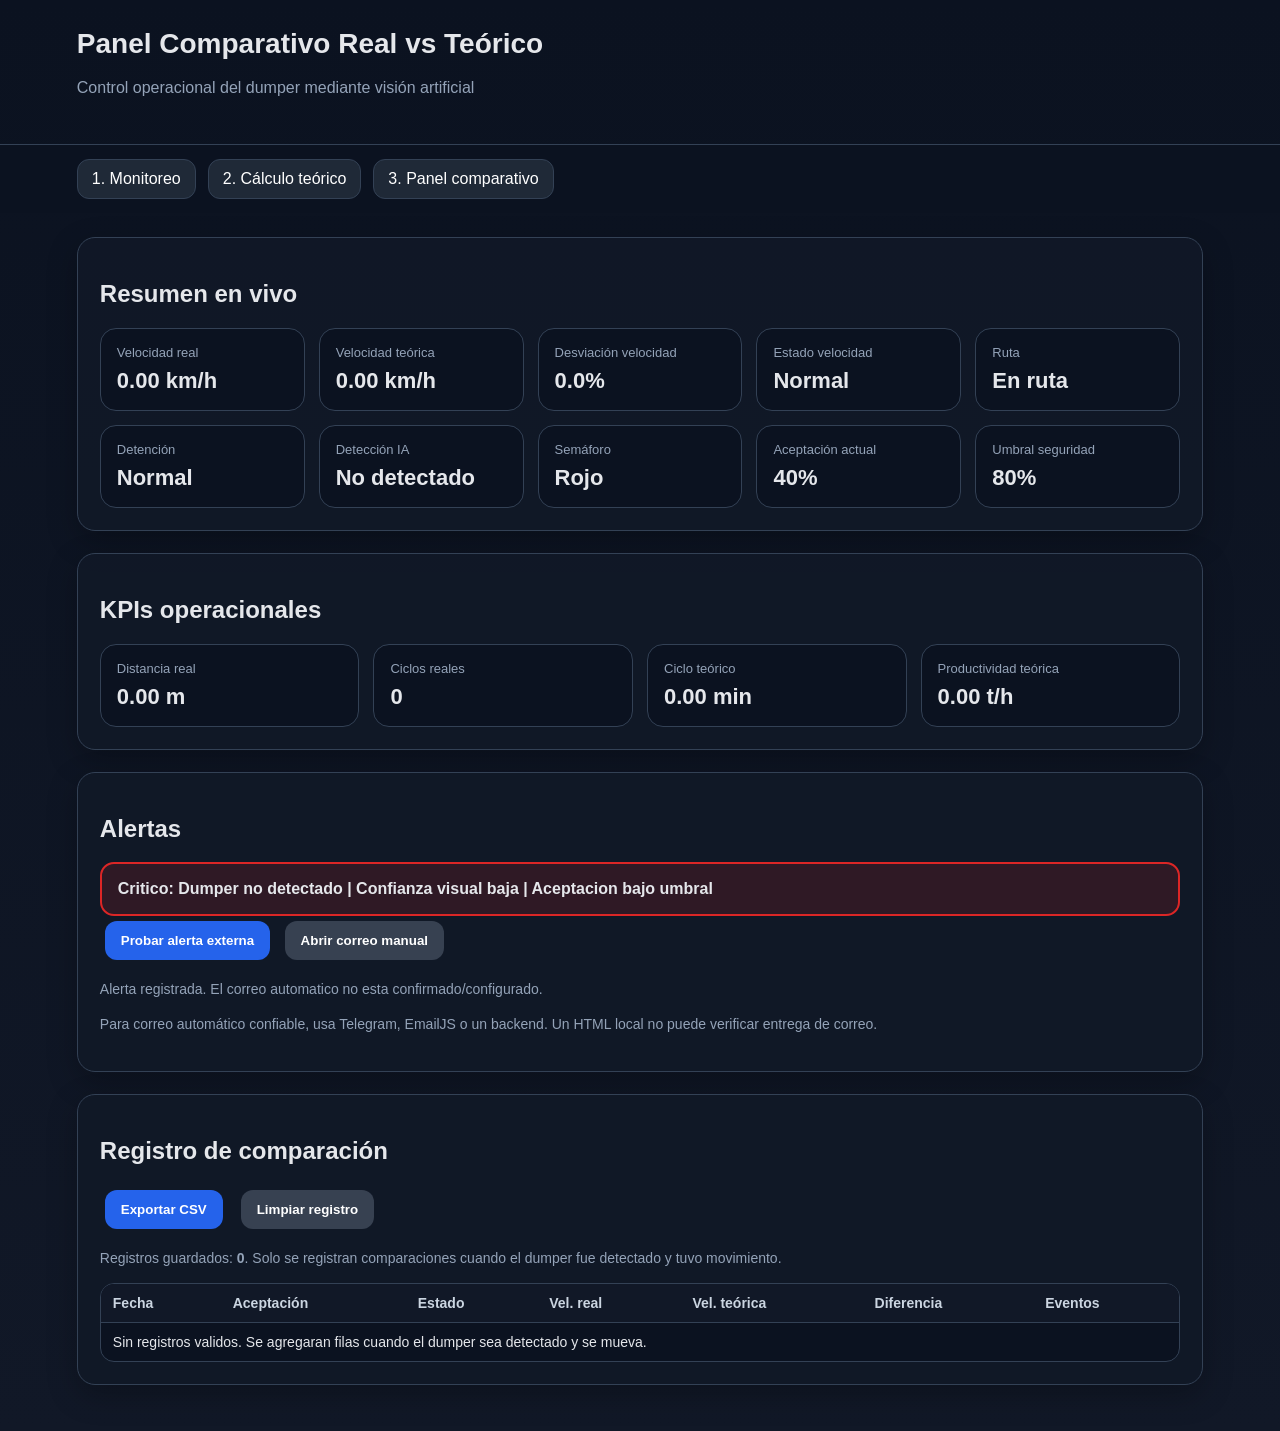
==== panel.html @ 590954ef "Add files via upload" ====
<!DOCTYPE html>
<html lang="es">
<head>
  <meta charset="UTF-8" />
  <meta name="viewport" content="width=device-width, initial-scale=1.0" />
  <title>Panel Comparativo Dumper</title>
  <link rel="stylesheet" href="style.css" />
</head>
<body>
<header>
  <h1>Panel Comparativo Real vs Teórico</h1>
  <p>Control operacional del dumper mediante visión artificial</p>
</header>
<nav>
  <a href="index.html">1. Monitoreo</a>
  <a href="teorico.html">2. Cálculo teórico</a>
  <a href="panel.html">3. Panel comparativo</a>
</nav>
<main>
  <section class="card">
    <h2>Resumen en vivo</h2>
    <div class="grid-4">
      <div class="metric"><span>Velocidad real</span><strong id="realSpeed">0 km/h</strong></div>
      <div class="metric"><span>Velocidad teórica</span><strong id="theorySpeed">0 km/h</strong></div>
      <div class="metric"><span>Desviación velocidad</span><strong id="speedDiff">0%</strong></div>
      <div class="metric"><span>Estado velocidad</span><strong id="speedStatus">-</strong></div>
      <div class="metric"><span>Ruta</span><strong id="routeStatus">-</strong></div>
      <div class="metric"><span>Detención</span><strong id="stopStatus">-</strong></div>
      <div class="metric"><span>Detección IA</span><strong id="aiStatus">-</strong></div>
      <div class="metric"><span>Semáforo</span><strong id="trafficLight">⚪</strong></div>
      <div class="metric"><span>Aceptación actual</span><strong id="acceptanceScore">0%</strong></div>
      <div class="metric"><span>Umbral seguridad</span><strong id="acceptanceThreshold">80%</strong></div>
    </div>
  </section>

  <section class="card">
    <h2>KPIs operacionales</h2>
    <div class="grid-4">
      <div class="metric"><span>Distancia real</span><strong id="realDistance">0 m</strong></div>
      <div class="metric"><span>Ciclos reales</span><strong id="realCycles">0</strong></div>
      <div class="metric"><span>Ciclo teórico</span><strong id="theoryCycle">0 min</strong></div>
      <div class="metric"><span>Productividad teórica</span><strong id="theoryProd">0 t/h</strong></div>
    </div>
  </section>

  <section class="card">
    <h2>Alertas</h2>
    <div id="panelAlerts" class="alert">Esperando datos...</div>
    <button id="testExternalBtn">Probar alerta externa</button>
    <button id="openMailBtn" class="secondary">Abrir correo manual</button>
    <p id="externalStatus" class="hint">Las alertas intentan enviarse a <code>arturo.reyes.m@uni.pe</code>. FormSubmit puede requerir confirmación inicial.</p>
    <p class="hint">Para correo automático confiable, usa Telegram, EmailJS o un backend. Un HTML local no puede verificar entrega de correo.</p>
  </section>

  <section class="card">
    <h2>Registro de comparación</h2>
    <div class="controls">
      <button id="exportLogBtn">Exportar CSV</button>
      <button id="clearLogBtn" class="secondary">Limpiar registro</button>
    </div>
    <p class="hint">Registros guardados: <strong id="logCount">0</strong>. Solo se registran comparaciones cuando el dumper fue detectado y tuvo movimiento.</p>
    <div class="table-wrap">
      <table>
        <thead>
          <tr>
            <th>Fecha</th>
            <th>Aceptación</th>
            <th>Estado</th>
            <th>Vel. real</th>
            <th>Vel. teórica</th>
            <th>Diferencia</th>
            <th>Eventos</th>
          </tr>
        </thead>
        <tbody id="comparisonLogBody"></tbody>
      </table>
    </div>
  </section>
</main>
<script src="config.js"></script>
<script src="panel.js"></script>
</body>
</html>
---- style.css ----
:root{--bg:#0f172a;--card:#111827;--border:#334155;--txt:#e5e7eb;--muted:#94a3b8;--blue:#2563eb;--ok:#16a34a;--warn:#f59e0b;--bad:#dc2626}
*{box-sizing:border-box}body{margin:0;background:linear-gradient(180deg,#0b1220,#111827);font-family:Arial,Helvetica,sans-serif;color:var(--txt)}header{padding:28px 6vw;border-bottom:1px solid var(--border)}h1{margin:0 0 8px;font-size:28px}p{color:var(--muted);line-height:1.5}nav{display:flex;gap:12px;padding:14px 6vw;background:#0b1220;position:sticky;top:0;z-index:5}nav a{color:white;text-decoration:none;background:#1f2937;border:1px solid var(--border);padding:10px 14px;border-radius:12px}main{padding:24px 6vw}.card{background:rgba(17,24,39,.92);border:1px solid var(--border);border-radius:18px;padding:22px;margin-bottom:22px;box-shadow:0 10px 30px rgba(0,0,0,.25)}button{background:var(--blue);border:none;color:white;border-radius:12px;padding:12px 16px;font-weight:700;cursor:pointer;margin:5px}button.secondary{background:#374151}.controls{display:flex;flex-wrap:wrap;gap:8px}.form-grid{display:grid;grid-template-columns:repeat(auto-fit,minmax(220px,1fr));gap:14px;margin:14px 0}label{color:var(--muted);font-weight:700}input{width:100%;padding:10px;margin-top:6px;background:#0b1220;color:white;border:1px solid var(--border);border-radius:10px}.video-wrap{position:relative;width:100%;max-width:980px;margin:auto;background:#000;border-radius:18px;overflow:hidden;border:1px solid var(--border)}video,canvas{width:100%;display:block}#overlay{position:absolute;inset:0}.grid-4{display:grid;grid-template-columns:repeat(auto-fit,minmax(170px,1fr));gap:14px}.metric{background:#0b1220;border:1px solid var(--border);border-radius:16px;padding:16px}.metric span{display:block;color:var(--muted);font-size:13px;margin-bottom:8px}.metric strong{font-size:22px}.alert{border:2px solid var(--warn);background:rgba(245,158,11,.15);padding:16px;border-radius:14px;font-weight:700}.alert.ok{border-color:var(--ok);background:rgba(22,163,74,.15)}.alert.bad{border-color:var(--bad);background:rgba(220,38,38,.15)}.gallery{display:flex;flex-wrap:wrap;gap:10px;margin:14px 0}.gallery img{width:100px;height:100px;object-fit:cover;border-radius:12px;border:1px solid var(--border)}.hint{font-size:14px}code{background:#020617;padding:3px 7px;border-radius:6px;color:#cbd5e1}.table-wrap{overflow:auto;border:1px solid var(--border);border-radius:14px;background:#0b1220}table{width:100%;border-collapse:collapse;min-width:860px}th,td{padding:11px 12px;border-bottom:1px solid var(--border);text-align:left;font-size:14px;vertical-align:top}th{color:#cbd5e1;background:#111827;position:sticky;top:0}td{color:#e5e7eb}tbody tr:last-child td{border-bottom:none}
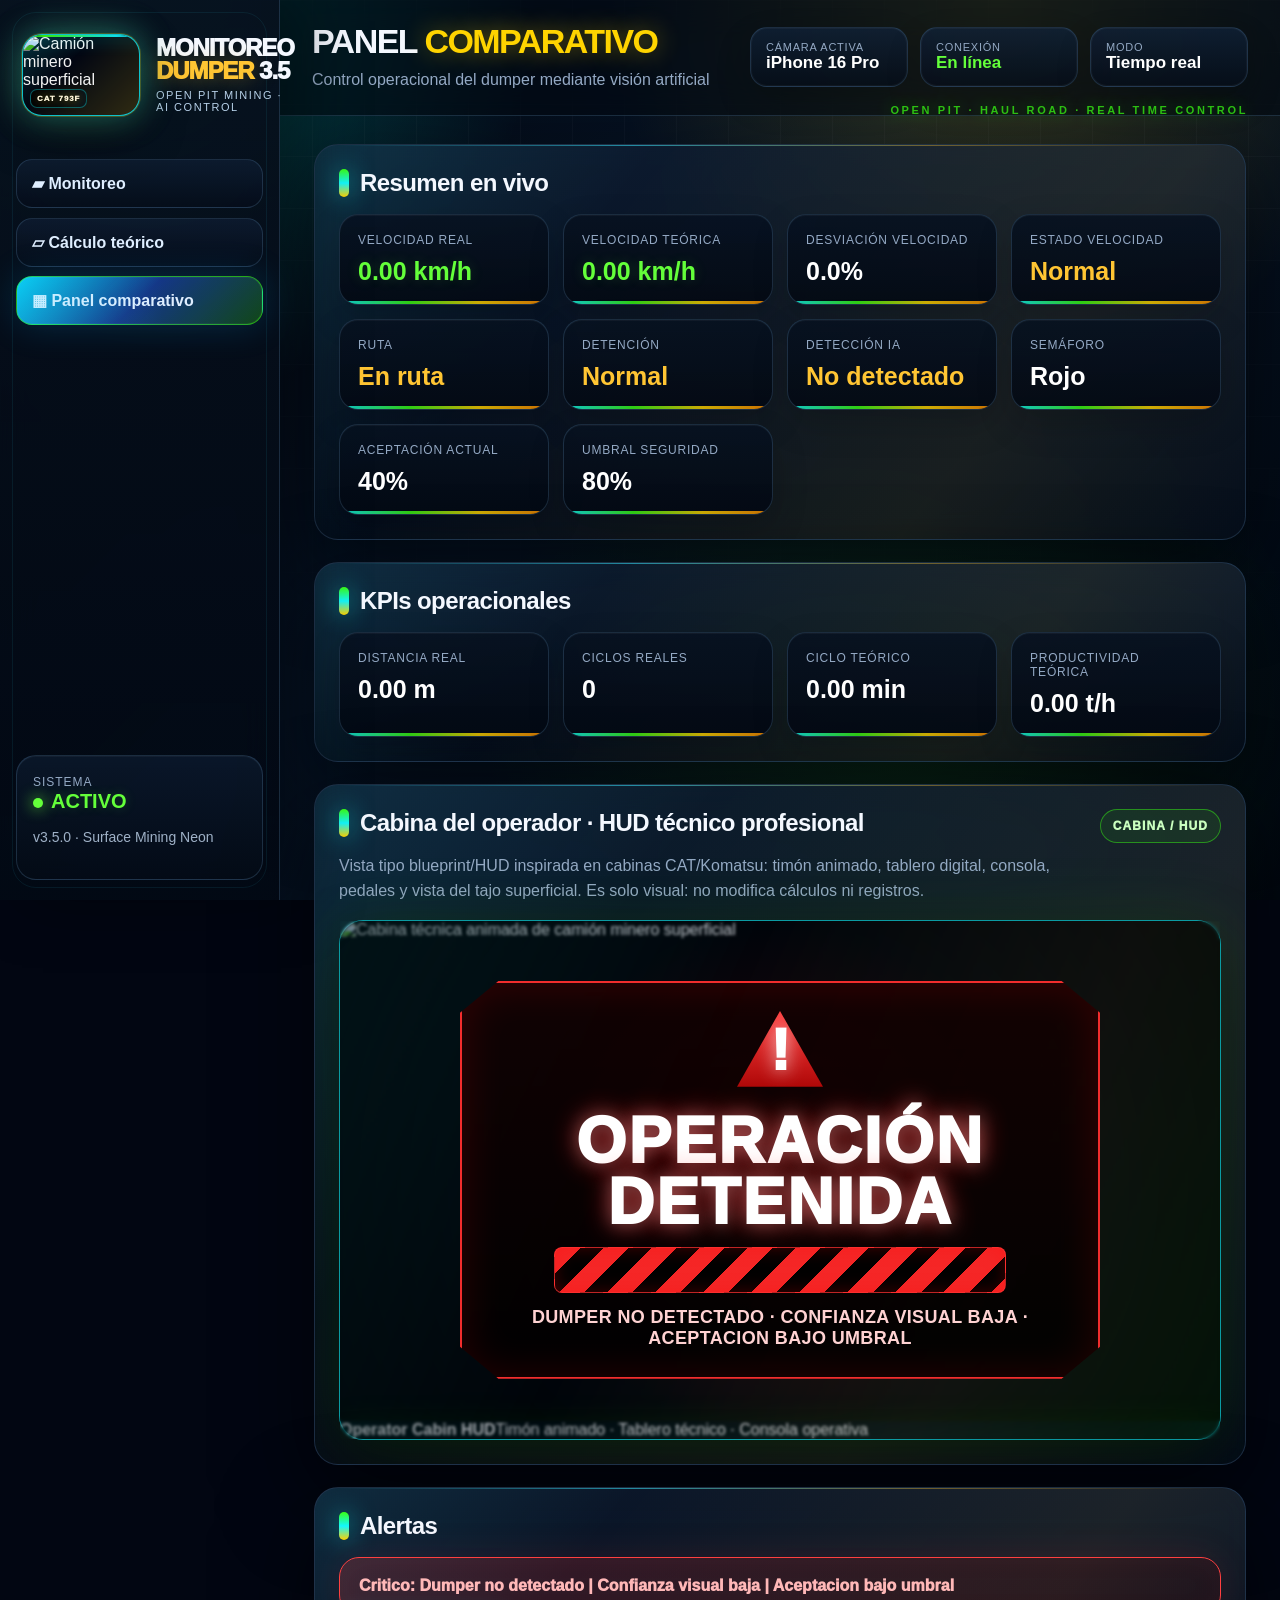
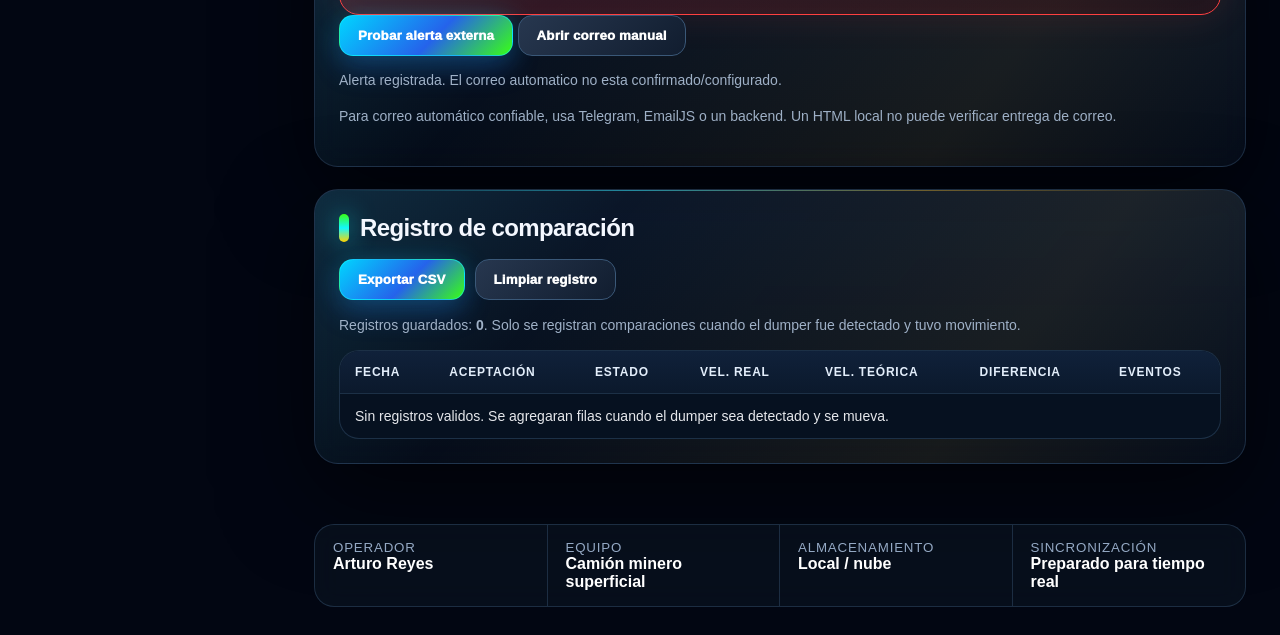
==== commit 13ab4517: "Add files via upload" ====
--- a/panel.html
+++ b/panel.html
@@ -6,16 +6,27 @@
   <title>Panel Comparativo Dumper</title>
   <link rel="stylesheet" href="style.css" />
 </head>
-<body>
-<header>
-  <h1>Panel Comparativo Real vs Teórico</h1>
-  <p>Control operacional del dumper mediante visión artificial</p>
-</header>
-<nav>
-  <a href="index.html">1. Monitoreo</a>
-  <a href="teorico.html">2. Cálculo teórico</a>
-  <a href="panel.html">3. Panel comparativo</a>
-</nav>
+<body class="surface-mining-theme">
+<div class="app-shell">
+  <aside class="sidebar">
+    <div class="brand">
+      <div class="brand-photo" aria-hidden="true"><img src="assets/logo_dumper_real.jpg" alt="Camión minero superficial"><span class="scan-line"></span></div>
+      <div><div class="brand-title">MONITOREO <span class="gold">DUMPER</span> 3.5</div><div class="brand-sub">Open Pit Mining · AI Control</div></div>
+    </div>
+    <div class="nav-list"><a class="" href="index.html">▰ Monitoreo</a><a class="" href="teorico.html">▱ Cálculo teórico</a><a class="active" href="panel.html">▦ Panel comparativo</a></div>
+    <div class="system-card"><span>Sistema</span><strong><i class="status-dot"></i>ACTIVO</strong><p class="hint">v3.5.0 · Surface Mining Neon</p></div>
+  </aside>
+  <div class="main-area">
+    <header class="topbar">
+      <div class="hero">
+        <div><h1>PANEL <span class="gold">COMPARATIVO</span></h1><p>Control operacional del dumper mediante visión artificial</p></div>
+        <div class="top-badges">
+          <div class="badge"><small>Cámara activa</small><b>iPhone 16 Pro</b></div>
+          <div class="badge"><small>Conexión</small><b class="online">En línea</b></div>
+          <div class="badge"><small>Modo</small><b>Tiempo real</b></div>
+        </div>
+      </div>
+    </header>
 <main>
   <section class="card">
     <h2>Resumen en vivo</h2>
@@ -40,6 +51,29 @@
       <div class="metric"><span>Ciclos reales</span><strong id="realCycles">0</strong></div>
       <div class="metric"><span>Ciclo teórico</span><strong id="theoryCycle">0 min</strong></div>
       <div class="metric"><span>Productividad teórica</span><strong id="theoryProd">0 t/h</strong></div>
+    </div>
+  </section>
+
+
+  <section class="card cabin-view-card panel-cabin-view" aria-label="Vista conceptual de cabina de camión minero superficial">
+    <div class="blueprint-head">
+      <div>
+        <h2>Cabina del operador · HUD técnico profesional</h2>
+        <p>Vista tipo blueprint/HUD inspirada en cabinas CAT/Komatsu: timón animado, tablero digital, consola, pedales y vista del tajo superficial. Es solo visual: no modifica cálculos ni registros.</p>
+      </div>
+      <span class="bp-tag">CABINA / HUD</span>
+    </div>
+    <div class="cabin-view-wrap">
+      <img src="assets/cabina_dumper_neon.svg" alt="Cabina técnica animada de camión minero superficial" class="cabin-view-img" />
+      <div id="cabinAlertOverlay" class="cabin-alert-overlay" aria-live="polite">
+        <div class="cabin-alert-frame">
+          <div class="cabin-alert-icon">!</div>
+          <div class="cabin-alert-title" id="cabinAlertTitle">CAUTION</div>
+          <div class="cabin-alert-bars"></div>
+          <div class="cabin-alert-detail" id="cabinAlertDetail">Operación fuera del rango óptimo</div>
+        </div>
+      </div>
+      <div class="cad-loop-glass"><b>Operator Cabin HUD</b><span>Timón animado · Tablero técnico · Consola operativa</span></div>
     </div>
   </section>
 
@@ -79,5 +113,8 @@
 </main>
 <script src="config.js"></script>
 <script src="panel.js"></script>
+    <div class="footer-strip"><div><small>Operador</small><b>Arturo Reyes</b></div><div><small>Equipo</small><b>Camión minero superficial</b></div><div><small>Almacenamiento</small><b>Local / nube</b></div><div><small>Sincronización</small><b>Preparado para tiempo real</b></div></div>
+  </div>
+</div>
 </body>
 </html>
--- a/style.css
+++ b/style.css
@@ -1,2 +1,150 @@
-:root{--bg:#0f172a;--card:#111827;--border:#334155;--txt:#e5e7eb;--muted:#94a3b8;--blue:#2563eb;--ok:#16a34a;--warn:#f59e0b;--bad:#dc2626}
-*{box-sizing:border-box}body{margin:0;background:linear-gradient(180deg,#0b1220,#111827);font-family:Arial,Helvetica,sans-serif;color:var(--txt)}header{padding:28px 6vw;border-bottom:1px solid var(--border)}h1{margin:0 0 8px;font-size:28px}p{color:var(--muted);line-height:1.5}nav{display:flex;gap:12px;padding:14px 6vw;background:#0b1220;position:sticky;top:0;z-index:5}nav a{color:white;text-decoration:none;background:#1f2937;border:1px solid var(--border);padding:10px 14px;border-radius:12px}main{padding:24px 6vw}.card{background:rgba(17,24,39,.92);border:1px solid var(--border);border-radius:18px;padding:22px;margin-bottom:22px;box-shadow:0 10px 30px rgba(0,0,0,.25)}button{background:var(--blue);border:none;color:white;border-radius:12px;padding:12px 16px;font-weight:700;cursor:pointer;margin:5px}button.secondary{background:#374151}.controls{display:flex;flex-wrap:wrap;gap:8px}.form-grid{display:grid;grid-template-columns:repeat(auto-fit,minmax(220px,1fr));gap:14px;margin:14px 0}label{color:var(--muted);font-weight:700}input{width:100%;padding:10px;margin-top:6px;background:#0b1220;color:white;border:1px solid var(--border);border-radius:10px}.video-wrap{position:relative;width:100%;max-width:980px;margin:auto;background:#000;border-radius:18px;overflow:hidden;border:1px solid var(--border)}video,canvas{width:100%;display:block}#overlay{position:absolute;inset:0}.grid-4{display:grid;grid-template-columns:repeat(auto-fit,minmax(170px,1fr));gap:14px}.metric{background:#0b1220;border:1px solid var(--border);border-radius:16px;padding:16px}.metric span{display:block;color:var(--muted);font-size:13px;margin-bottom:8px}.metric strong{font-size:22px}.alert{border:2px solid var(--warn);background:rgba(245,158,11,.15);padding:16px;border-radius:14px;font-weight:700}.alert.ok{border-color:var(--ok);background:rgba(22,163,74,.15)}.alert.bad{border-color:var(--bad);background:rgba(220,38,38,.15)}.gallery{display:flex;flex-wrap:wrap;gap:10px;margin:14px 0}.gallery img{width:100px;height:100px;object-fit:cover;border-radius:12px;border:1px solid var(--border)}.hint{font-size:14px}code{background:#020617;padding:3px 7px;border-radius:6px;color:#cbd5e1}.table-wrap{overflow:auto;border:1px solid var(--border);border-radius:14px;background:#0b1220}table{width:100%;border-collapse:collapse;min-width:860px}th,td{padding:11px 12px;border-bottom:1px solid var(--border);text-align:left;font-size:14px;vertical-align:top}th{color:#cbd5e1;background:#111827;position:sticky;top:0}td{color:#e5e7eb}tbody tr:last-child td{border-bottom:none}
+:root{
+  --bg:#020612; --bg2:#061021; --panel:#091525; --panel2:#0e1d31; --glass:rgba(10,22,38,.72);
+  --line:rgba(87,128,170,.28); --line2:rgba(91,178,255,.50); --txt:#f4f8ff; --muted:#94a9c4;
+  --blue:#0ea5ff; --cyan:#37e7ff; --gold:#ffc533; --gold2:#ff8a00; --ok:#64ff3a; --warn:#ffb02e; --bad:#ff4040; --violet:#a56bff;
+  --shadow:0 30px 90px rgba(0,0,0,.56); --radius:24px; --blur:blur(18px);
+}
+*{box-sizing:border-box} html{scroll-behavior:smooth} body{margin:0;min-height:100vh;font-family:Inter,Segoe UI,Roboto,Arial,sans-serif;color:var(--txt);background:#020612;overflow-x:hidden}
+body:before{content:"";position:fixed;inset:0;z-index:-3;background:
+ radial-gradient(circle at 12% 0%,rgba(14,165,255,.28),transparent 32%),radial-gradient(circle at 82% 4%,rgba(255,197,51,.18),transparent 30%),
+ radial-gradient(circle at 50% 88%,rgba(55,231,255,.12),transparent 35%),linear-gradient(135deg,#020612 0%,#071122 48%,#020814 100%)}
+body:after{content:"";position:fixed;inset:0;z-index:-2;pointer-events:none;background-image:linear-gradient(rgba(255,255,255,.035) 1px,transparent 1px),linear-gradient(90deg,rgba(255,255,255,.035) 1px,transparent 1px);background-size:52px 52px;mask-image:linear-gradient(to bottom,rgba(0,0,0,.9),transparent 82%)}
+a{color:inherit}.app-shell{display:grid;grid-template-columns:280px 1fr;min-height:100vh}.sidebar{position:sticky;top:0;height:100vh;padding:22px 16px;background:linear-gradient(180deg,rgba(7,16,29,.94),rgba(2,8,18,.88));border-right:1px solid var(--line);box-shadow:22px 0 60px rgba(0,0,0,.36);z-index:30;backdrop-filter:var(--blur)}
+.sidebar:before{content:"";position:absolute;inset:12px;border:1px solid rgba(55,231,255,.08);border-radius:24px;pointer-events:none}.brand{position:relative;display:flex;align-items:center;gap:15px;margin-bottom:25px;padding:12px 8px}.brand-mark{width:82px;height:66px;display:grid;place-items:center;background:radial-gradient(circle at 50% 45%,rgba(255,197,51,.26),transparent 62%);filter:drop-shadow(0 0 22px rgba(255,197,51,.38))}.brand-title{font-size:26px;letter-spacing:-.045em;font-weight:950;line-height:.95;text-transform:uppercase}.brand-title .gold,.gold{color:var(--gold);text-shadow:0 0 22px rgba(255,197,51,.35)}.brand-sub{font-size:11px;color:var(--muted);letter-spacing:.14em;text-transform:uppercase;margin-top:7px}.pro-logo svg{width:100%;height:100%}
+.nav-list{display:flex;flex-direction:column;gap:10px}.nav-list a,nav a{position:relative;display:flex;align-items:center;gap:11px;text-decoration:none;color:#dfeeff;background:linear-gradient(180deg,rgba(15,31,52,.72),rgba(5,13,25,.72));border:1px solid var(--line);padding:14px 15px;border-radius:16px;font-weight:900;transition:.18s ease;overflow:hidden}.nav-list a:before{content:"";position:absolute;inset:0;background:linear-gradient(90deg,rgba(55,231,255,.18),transparent 60%);opacity:0;transition:.2s}.nav-list a:hover:before,.nav-list a.active:before{opacity:1}.nav-list a:hover,nav a:hover,.nav-list a.active{border-color:rgba(55,231,255,.55);box-shadow:0 0 36px rgba(14,165,255,.20),inset 0 0 0 1px rgba(255,255,255,.04);transform:translateY(-1px)}.nav-list a.active{background:linear-gradient(135deg,rgba(11,128,255,.95),rgba(12,51,111,.88))}
+.system-card{position:absolute;left:16px;right:16px;bottom:20px;border:1px solid var(--line);border-radius:20px;background:linear-gradient(180deg,rgba(12,27,47,.78),rgba(4,12,23,.80));padding:16px;box-shadow:inset 0 1px 0 rgba(255,255,255,.04)}.system-card strong{display:block;color:var(--ok);font-size:20px;text-shadow:0 0 12px rgba(100,255,58,.22)}.system-card span{color:var(--muted);font-size:12px;text-transform:uppercase;letter-spacing:.08em}.main-area{min-width:0}.topbar{padding:22px 32px;border-bottom:1px solid var(--line);background:rgba(3,9,18,.58);backdrop-filter:var(--blur);position:sticky;top:0;z-index:20}.hero{display:flex;align-items:center;justify-content:space-between;gap:18px}.hero h1{margin:0;font-size:34px;letter-spacing:-.045em;text-transform:uppercase}.hero p{margin:7px 0 0;color:var(--muted);font-size:16px}.top-badges{display:flex;gap:12px;flex-wrap:wrap}.badge{min-width:158px;border:1px solid var(--line);border-radius:17px;background:linear-gradient(180deg,rgba(16,34,57,.76),rgba(5,13,25,.76));padding:13px 15px;box-shadow:inset 0 0 0 1px rgba(255,255,255,.035),0 15px 35px rgba(0,0,0,.2)}.badge small{display:block;color:var(--muted);font-size:11px;text-transform:uppercase;letter-spacing:.07em}.badge b{font-size:17px;color:#fff}.badge .online{color:var(--ok)}
+nav{display:none}main{padding:28px 34px 38px}.dashboard-grid{display:grid;grid-template-columns:minmax(0,1.3fr) minmax(360px,.7fr);gap:20px}.card{position:relative;background:linear-gradient(180deg,rgba(14,29,50,.78),rgba(6,14,27,.82));border:1px solid var(--line);border-radius:var(--radius);padding:24px;margin-bottom:22px;box-shadow:var(--shadow);overflow:hidden;backdrop-filter:blur(14px)}.card:before{content:"";position:absolute;inset:0;background:linear-gradient(128deg,rgba(55,231,255,.10),transparent 28%,rgba(255,197,51,.07) 72%,transparent);pointer-events:none}.card:after{content:"";position:absolute;top:0;left:22px;right:22px;height:1px;background:linear-gradient(90deg,transparent,rgba(55,231,255,.55),rgba(255,197,51,.38),transparent)}.card>*{position:relative}.card h2{margin:0 0 17px;font-size:24px;letter-spacing:-.025em}.card h2:before{content:"";display:inline-block;width:10px;height:28px;border-radius:99px;background:linear-gradient(var(--gold),var(--gold2));margin-right:11px;vertical-align:-6px;box-shadow:0 0 20px rgba(255,197,51,.42)}p{color:var(--muted);line-height:1.56}.controls{display:flex;flex-wrap:wrap;gap:10px;margin:10px 0 15px}button{background:linear-gradient(135deg,#0ea5ff,#2454ee);border:1px solid rgba(82,192,255,.42);color:white;border-radius:14px;padding:12px 18px;font-weight:950;cursor:pointer;margin:0;box-shadow:0 12px 26px rgba(14,165,255,.26);letter-spacing:.01em;transition:.18s ease}button:hover{filter:brightness(1.13);transform:translateY(-1px)}button.secondary{background:linear-gradient(135deg,#27374f,#111d2f);border-color:#3a5878;box-shadow:none}input,select{width:100%;padding:13px;margin-top:7px;background:rgba(3,9,18,.86);color:white;border:1px solid var(--line2);border-radius:13px;outline:none;box-shadow:inset 0 1px 0 rgba(255,255,255,.03)}input:focus,select:focus{border-color:var(--cyan);box-shadow:0 0 0 3px rgba(55,231,255,.12)}label{color:#d2e2f4;font-weight:850}.form-grid{display:grid;grid-template-columns:repeat(auto-fit,minmax(220px,1fr));gap:14px;margin:14px 0}.camera-box{margin:14px 0;padding:17px;border:1px solid var(--line);border-radius:20px;background:linear-gradient(180deg,rgba(7,17,31,.76),rgba(4,10,19,.68))}.camera-box select{min-width:260px;max-width:100%;width:auto;margin:0 8px 0 0}.video-wrap{position:relative;width:100%;max-width:1120px;margin:auto;background:#000;border-radius:26px;overflow:hidden;border:1px solid rgba(96,154,211,.42);box-shadow:0 0 0 1px rgba(255,255,255,.06),0 32px 90px rgba(0,0,0,.55),0 0 60px rgba(14,165,255,.08)}.video-wrap:before{content:"● LIVE";position:absolute;top:16px;left:16px;background:rgba(0,0,0,.76);border:1px solid rgba(255,255,255,.10);border-radius:12px;padding:8px 13px;font-weight:950;z-index:2;color:#fff}.video-wrap:after{content:"IA VISUAL · RUTA EN VIVO · FPS 24";position:absolute;left:0;right:0;bottom:0;padding:14px 18px;background:linear-gradient(90deg,rgba(3,9,18,.88),rgba(12,30,49,.65));border-top:1px solid rgba(255,255,255,.08);font-weight:900;letter-spacing:.08em;color:#d9ecff;font-size:12px;z-index:2}video,canvas{width:100%;display:block}#overlay{position:absolute;inset:0;z-index:1}.grid-4{display:grid;grid-template-columns:repeat(auto-fit,minmax(175px,1fr));gap:14px}.metric{position:relative;background:linear-gradient(180deg,rgba(7,18,33,.88),rgba(4,10,20,.92));border:1px solid var(--line);border-radius:19px;padding:18px;box-shadow:inset 0 1px 0 rgba(255,255,255,.04),0 14px 35px rgba(0,0,0,.18);overflow:hidden}.metric:before{content:"";position:absolute;inset:auto 0 0 0;height:2px;background:linear-gradient(90deg,var(--blue),var(--ok),var(--gold));opacity:.55}.metric span{display:block;color:var(--muted);font-size:12px;margin-bottom:10px;text-transform:uppercase;letter-spacing:.065em}.metric strong{font-size:25px;color:#fff}.metric strong[id*=Speed],#realSpeed,#speed,#avgSpeed{color:var(--ok);text-shadow:0 0 14px rgba(100,255,58,.18)}.metric strong[id*=Status],#status{color:var(--gold)}.alert{border:1px solid var(--warn);background:linear-gradient(135deg,rgba(255,176,46,.18),rgba(70,37,4,.16));padding:19px;border-radius:20px;font-weight:950;color:#ffd391;box-shadow:inset 0 0 32px rgba(255,176,46,.06)}.alert.ok{border-color:var(--ok);background:rgba(100,255,58,.12);color:#bdffad}.alert.bad{border-color:var(--bad);background:linear-gradient(135deg,rgba(255,64,64,.20),rgba(72,8,8,.22));color:#ffb8b8;box-shadow:0 0 38px rgba(255,64,64,.12),inset 0 0 28px rgba(255,64,64,.05)}.gallery{display:flex;flex-wrap:wrap;gap:12px;margin:16px 0}.gallery img{width:116px;height:98px;object-fit:cover;border-radius:16px;border:1px solid var(--line2);box-shadow:0 12px 28px rgba(0,0,0,.30)}.hint{font-size:14px;color:#9fb1c7}code{background:#020617;padding:3px 7px;border-radius:7px;color:#dceafe}.table-wrap{overflow:auto;border:1px solid var(--line);border-radius:20px;background:#061120}table{width:100%;border-collapse:collapse;min-width:860px}th,td{padding:14px 15px;border-bottom:1px solid var(--line);text-align:left;font-size:14px;vertical-align:top}th{color:#e3eefb;background:linear-gradient(180deg,#10213a,#0b192c);position:sticky;top:0;text-transform:uppercase;font-size:12px;letter-spacing:.065em}td{color:#e5e7eb}tbody tr:hover td{background:rgba(14,165,255,.07)}tbody tr:last-child td{border-bottom:none}.footer-strip{display:grid;grid-template-columns:repeat(auto-fit,minmax(180px,1fr));gap:0;margin:0 34px 28px;border:1px solid var(--line);border-radius:20px;background:rgba(8,18,31,.76);overflow:hidden;backdrop-filter:blur(12px)}.footer-strip div{padding:15px 18px;border-right:1px solid var(--line)}.footer-strip div:last-child{border-right:0}.footer-strip small{display:block;color:var(--muted);text-transform:uppercase;letter-spacing:.06em}.footer-strip b{color:#fff}.status-dot{display:inline-block;width:10px;height:10px;border-radius:99px;background:var(--ok);box-shadow:0 0 15px var(--ok);margin-right:8px;animation:pulse 1.8s infinite}@keyframes pulse{0%,100%{opacity:1;transform:scale(1)}50%{opacity:.55;transform:scale(.82)}}
+@media(max-width:1050px){.app-shell{grid-template-columns:1fr}.sidebar{position:relative;height:auto}.system-card{position:static;margin-top:20px}.nav-list{flex-direction:row;overflow:auto}.brand{margin-bottom:14px}.dashboard-grid{grid-template-columns:1fr}.topbar{position:relative}.hero{align-items:flex-start;flex-direction:column}main{padding:20px 16px}.footer-strip{margin:0 16px 20px}.top-badges{width:100%}.badge{flex:1}.sidebar{padding:16px}.brand-title{font-size:24px}}
+@media(max-width:620px){.hero h1{font-size:24px}.card{padding:17px;border-radius:18px}.camera-box select{width:100%;margin:8px 0}.top-badges{display:grid;grid-template-columns:1fr 1fr}.badge{min-width:0}.brand-mark{width:58px;height:48px}.grid-4{grid-template-columns:1fr 1fr}.metric strong{font-size:20px}.video-wrap:after{font-size:10px}}
+
+/* ===== Surface Mining Neon Upgrade ===== */
+.surface-mining-theme:before{background:
+ radial-gradient(circle at 10% 0%,rgba(0,255,234,.30),transparent 28%),
+ radial-gradient(circle at 78% 0%,rgba(255,212,0,.20),transparent 29%),
+ radial-gradient(circle at 70% 80%,rgba(57,255,20,.12),transparent 36%),
+ linear-gradient(135deg,#01040b 0%,#061427 46%,#01070f 100%)!important}
+.surface-mining-theme .topbar:before{content:"OPEN PIT · HAUL ROAD · REAL TIME CONTROL";position:absolute;right:32px;bottom:-1px;font-size:11px;letter-spacing:.24em;color:rgba(57,255,20,.72);font-weight:900;text-shadow:0 0 16px rgba(57,255,20,.45)}
+.brand-photo{position:relative;width:96px;height:72px;border-radius:18px;overflow:hidden;border:1px solid rgba(18,247,255,.65);box-shadow:0 0 0 1px rgba(255,212,0,.16),0 0 28px rgba(18,247,255,.28),0 18px 40px rgba(0,0,0,.45);background:#020612;flex:0 0 auto}
+.brand-photo img{width:100%;height:100%;object-fit:cover;filter:saturate(1.22) contrast(1.1) brightness(.92)}
+.brand-photo:before{content:"";position:absolute;inset:0;background:linear-gradient(135deg,rgba(18,247,255,.18),transparent 38%,rgba(255,212,0,.18));mix-blend-mode:screen;pointer-events:none}
+.brand-photo:after{content:"HAUL TRUCK";position:absolute;left:6px;bottom:6px;font-size:8px;font-weight:950;letter-spacing:.11em;color:#eaffff;background:rgba(0,0,0,.62);padding:4px 6px;border-radius:7px;border:1px solid rgba(255,255,255,.12)}
+.scan-line{position:absolute;left:-40%;right:-40%;top:0;height:2px;background:linear-gradient(90deg,transparent,#39ff14,#12f7ff,transparent);box-shadow:0 0 18px #12f7ff;animation:scanMove 2.7s linear infinite}@keyframes scanMove{0%{transform:translateY(-8px)}100%{transform:translateY(84px)}}
+.nav-list a.active{background:linear-gradient(135deg,rgba(0,212,255,.95),rgba(33,88,225,.55),rgba(57,255,20,.24));border-color:rgba(57,255,20,.55)}
+button{background:linear-gradient(135deg,#00d5ff,#2563eb 55%,#39ff14);border-color:rgba(18,247,255,.55);box-shadow:0 0 28px rgba(18,247,255,.18),0 14px 28px rgba(37,99,235,.24)}
+.card h2:before{background:linear-gradient(#39ff14,#12f7ff,#ffd400);box-shadow:0 0 24px rgba(18,247,255,.55)}
+.metric:before{background:linear-gradient(90deg,#12f7ff,#39ff14,#ffd400,#ff8a00);height:3px;opacity:.8}.gold{color:#ffd400;text-shadow:0 0 24px rgba(255,212,0,.48)}
+.video-wrap{border-color:rgba(18,247,255,.62);box-shadow:0 0 0 1px rgba(57,255,20,.12),0 32px 90px rgba(0,0,0,.60),0 0 68px rgba(18,247,255,.12)}
+.video-wrap:after{content:"OPEN PIT AI · CAMIÓN MINERO SUPERFICIAL · RUTA EN VIVO";color:#eaffff;background:linear-gradient(90deg,rgba(0,0,0,.88),rgba(0,185,255,.12),rgba(57,255,20,.10))}
+.blueprint-card{background:linear-gradient(180deg,rgba(3,16,31,.88),rgba(3,10,22,.90));border-color:rgba(18,247,255,.42)}
+.blueprint-head{display:flex;align-items:flex-start;justify-content:space-between;gap:16px}.bp-tag{padding:9px 12px;border-radius:999px;border:1px solid rgba(57,255,20,.46);color:#caffbf;font-weight:950;font-size:12px;letter-spacing:.09em;background:rgba(57,255,20,.08);white-space:nowrap}.truck-blueprint{border:1px solid rgba(18,247,255,.24);border-radius:22px;background:radial-gradient(circle at 50% 40%,rgba(18,247,255,.09),transparent 45%),linear-gradient(180deg,rgba(5,24,46,.85),rgba(2,8,18,.95));padding:18px;box-shadow:inset 0 0 42px rgba(18,247,255,.08)}.truck-blueprint svg{width:100%;height:auto;display:block}.grid-lines path{stroke:rgba(18,247,255,.12);stroke-width:1}.bp-line-main{fill:rgba(18,247,255,.05);stroke:url(#bp);stroke-width:4;stroke-linejoin:round}.bp-line,.bp-dim{fill:none;stroke:#12f7ff;stroke-width:2;stroke-linecap:round;stroke-linejoin:round}.bp-dim{stroke:#ffd400;stroke-dasharray:6 8}.bp-wheel{fill:rgba(0,0,0,.25);stroke:#39ff14;stroke-width:4}.bp-hub{fill:#ffd400;stroke:#fff;stroke-width:1.4}.bp-labels text{font:900 15px Inter,Arial,sans-serif;fill:#dffcff;letter-spacing:.08em;text-shadow:0 0 12px rgba(18,247,255,.45)}
+@media(max-width:620px){.brand-photo{width:70px;height:54px}.blueprint-head{flex-direction:column}.bp-tag{white-space:normal}.bp-labels text{font-size:20px}}
+
+
+/* ===== Ajuste final solicitado: logo real + plano técnico neón ===== */
+.brand{align-items:center;gap:16px;padding:12px 6px 18px}.brand-photo{width:118px;height:82px;border-radius:20px;border-color:rgba(18,247,255,.78);box-shadow:0 0 0 1px rgba(255,212,0,.22),0 0 34px rgba(18,247,255,.34),0 0 45px rgba(255,212,0,.14),0 18px 42px rgba(0,0,0,.52)}
+.brand-photo img{object-fit:cover;object-position:center;filter:saturate(1.18) contrast(1.12) brightness(.95)}
+.brand-photo:after{content:"CAT 793F";font-size:8px;bottom:7px;left:7px;background:linear-gradient(90deg,rgba(0,0,0,.80),rgba(4,18,32,.58));border-color:rgba(18,247,255,.35);color:#fff8dc;text-shadow:0 0 12px rgba(255,212,0,.65)}
+.brand-title{font-size:24px}.brand-sub{color:#b8d2ea}.brand-photo .scan-line{opacity:.9}
+.blueprint-image-wrap{position:relative;padding:0;overflow:hidden;background:linear-gradient(180deg,rgba(2,10,22,.96),rgba(1,7,15,.98));border-color:rgba(18,247,255,.55);box-shadow:inset 0 0 56px rgba(18,247,255,.10),0 0 40px rgba(18,247,255,.10)}
+.blueprint-img{width:100%;display:block;border-radius:20px;filter:saturate(1.14) contrast(1.08)}
+.blueprint-overlay-badges{position:absolute;right:16px;top:14px;display:flex;gap:8px;flex-wrap:wrap;z-index:2}.blueprint-overlay-badges span{border:1px solid rgba(57,255,20,.52);background:rgba(3,15,26,.72);backdrop-filter:blur(10px);color:#dfffe8;border-radius:999px;padding:7px 10px;font-size:11px;font-weight:900;letter-spacing:.08em;text-transform:uppercase;box-shadow:0 0 16px rgba(57,255,20,.14)}
+@media(max-width:620px){.brand-photo{width:92px;height:66px}.brand-title{font-size:21px}.blueprint-overlay-badges{position:static;margin:10px;padding:0 6px 8px}.blueprint-overlay-badges span{font-size:10px}}
+/* Panel comparativo: bucle CAD premium */
+.panel-cad-loop{position:relative;overflow:hidden}
+.panel-cad-loop .cad-loop-img{height:360px;min-height:360px;object-fit:cover;background:#01060d}
+.panel-cad-loop .cad-loop-wrap{border-color:rgba(18,247,255,.52);box-shadow:inset 0 0 70px rgba(18,247,255,.11),0 0 55px rgba(57,255,20,.10)}
+@media(max-width:900px){.panel-cad-loop .cad-loop-img{height:260px;min-height:260px}}
+
+
+/* Vista de cabina profesional - reemplazo del bucle CAD */
+.panel-cabin-view{position:relative;overflow:hidden}
+.panel-cabin-view .cabin-view-wrap{position:relative;border:1px solid rgba(18,247,255,.52);border-radius:24px;overflow:hidden;background:#01060d;box-shadow:inset 0 0 80px rgba(18,247,255,.12),0 0 55px rgba(57,255,20,.10)}
+.panel-cabin-view .cabin-view-img{width:100%;height:430px;min-height:430px;object-fit:contain;display:block;background:#01060d;padding:8px;box-sizing:border-box}
+.panel-cabin-view .cabin-view-wrap::after{content:"";position:absolute;inset:0;background:linear-gradient(115deg,rgba(18,247,255,.10),transparent 38%,rgba(255,224,102,.08) 72%,rgba(57,255,20,.10));pointer-events:none}
+@media(max-width:900px){.panel-cabin-view .cabin-view-img{height:300px;min-height:300px}}
+/* Mejora cabina HUD profesional */
+.panel-cabin-view .cabin-view-wrap{
+  background:radial-gradient(circle at 50% 35%,rgba(18,247,255,.11),rgba(1,6,13,.96) 52%,#01040a 100%);
+  border-color:rgba(18,247,255,.62);
+  box-shadow:inset 0 0 90px rgba(18,247,255,.14),0 0 70px rgba(57,255,20,.12),0 22px 60px rgba(0,0,0,.45);
+}
+.panel-cabin-view .cabin-view-img{height:500px;min-height:500px;padding:0;object-fit:cover;}
+.panel-cabin-view .cad-loop-glass{border-color:rgba(57,255,20,.42);box-shadow:0 0 30px rgba(57,255,20,.11)}
+@media(max-width:900px){.panel-cabin-view .cabin-view-img{height:340px;min-height:340px}}
+
+/* Alerta visual dentro de la cabina: aparece solo fuera del rango óptimo */
+.cabin-alert-overlay{
+  position:absolute;
+  inset:0;
+  z-index:6;
+  display:flex;
+  align-items:center;
+  justify-content:center;
+  opacity:0;
+  pointer-events:none;
+  transform:scale(.96);
+  transition:opacity .25s ease, transform .25s ease;
+  background:radial-gradient(circle at center, rgba(255,0,0,.14), rgba(0,0,0,.18) 50%, rgba(0,0,0,.42));
+  backdrop-filter:blur(1.5px);
+}
+.cabin-alert-overlay.active{opacity:1;transform:scale(1);}
+.cabin-alert-frame{
+  width:min(76%,640px);
+  min-height:260px;
+  border:2px solid rgba(255,48,48,.95);
+  border-radius:24px;
+  display:flex;
+  flex-direction:column;
+  align-items:center;
+  justify-content:center;
+  gap:14px;
+  padding:28px;
+  text-align:center;
+  background:linear-gradient(180deg,rgba(20,0,0,.82),rgba(0,0,0,.90));
+  box-shadow:0 0 32px rgba(255,0,0,.55), inset 0 0 45px rgba(255,0,0,.17);
+  clip-path:polygon(6% 0,94% 0,100% 8%,100% 92%,94% 100%,6% 100%,0 92%,0 8%);
+  animation:cabinWarnPulse .9s infinite alternate;
+}
+.cabin-alert-icon{
+  width:86px;height:86px;
+  display:grid;place-items:center;
+  font-size:58px;font-weight:1000;
+  color:#fff;
+  text-shadow:0 0 18px rgba(255,255,255,.85);
+  background:linear-gradient(180deg,#ff4141,#a40000);
+  clip-path:polygon(50% 0,100% 88%,0 88%);
+  padding-bottom:10px;
+  box-shadow:0 0 28px rgba(255,0,0,.55);
+}
+.cabin-alert-title{
+  font-size:clamp(34px,5vw,68px);
+  line-height:.95;
+  font-weight:1000;
+  letter-spacing:.035em;
+  color:#fff;
+  text-transform:uppercase;
+  text-shadow:0 0 18px rgba(255,255,255,.34),0 0 28px rgba(255,0,0,.65);
+}
+.cabin-alert-bars{
+  width:78%;
+  height:46px;
+  border-radius:8px;
+  border:1px solid rgba(255,48,48,.75);
+  background:repeating-linear-gradient(135deg, rgba(255,40,40,.96) 0 18px, rgba(0,0,0,.75) 18px 34px);
+  box-shadow:inset 0 0 18px rgba(255,0,0,.25);
+}
+.cabin-alert-detail{
+  max-width:88%;
+  color:#ffd2d2;
+  font-weight:900;
+  letter-spacing:.02em;
+  font-size:clamp(13px,1.5vw,18px);
+  text-transform:uppercase;
+}
+.cabin-alert-overlay.warning .cabin-alert-frame{border-color:#ffcc33;box-shadow:0 0 28px rgba(255,204,51,.52), inset 0 0 35px rgba(255,204,51,.15);}
+.cabin-alert-overlay.warning .cabin-alert-icon{background:linear-gradient(180deg,#ffd15a,#d98200);}
+.cabin-alert-overlay.warning .cabin-alert-title{text-shadow:0 0 18px rgba(255,230,150,.45),0 0 28px rgba(255,204,51,.48);}
+.cabin-alert-overlay.warning .cabin-alert-bars{border-color:rgba(255,204,51,.85);background:repeating-linear-gradient(135deg, rgba(255,204,51,.96) 0 18px, rgba(0,0,0,.78) 18px 34px);}
+.cabin-alert-overlay.warning .cabin-alert-detail{color:#ffedb3;}
+@keyframes cabinWarnPulse{from{filter:brightness(1);transform:scale(1)}to{filter:brightness(1.28);transform:scale(1.018)}}
+@media(max-width:900px){.cabin-alert-frame{width:88%;min-height:190px;padding:18px}.cabin-alert-icon{width:58px;height:58px;font-size:39px}.cabin-alert-bars{height:30px}}
